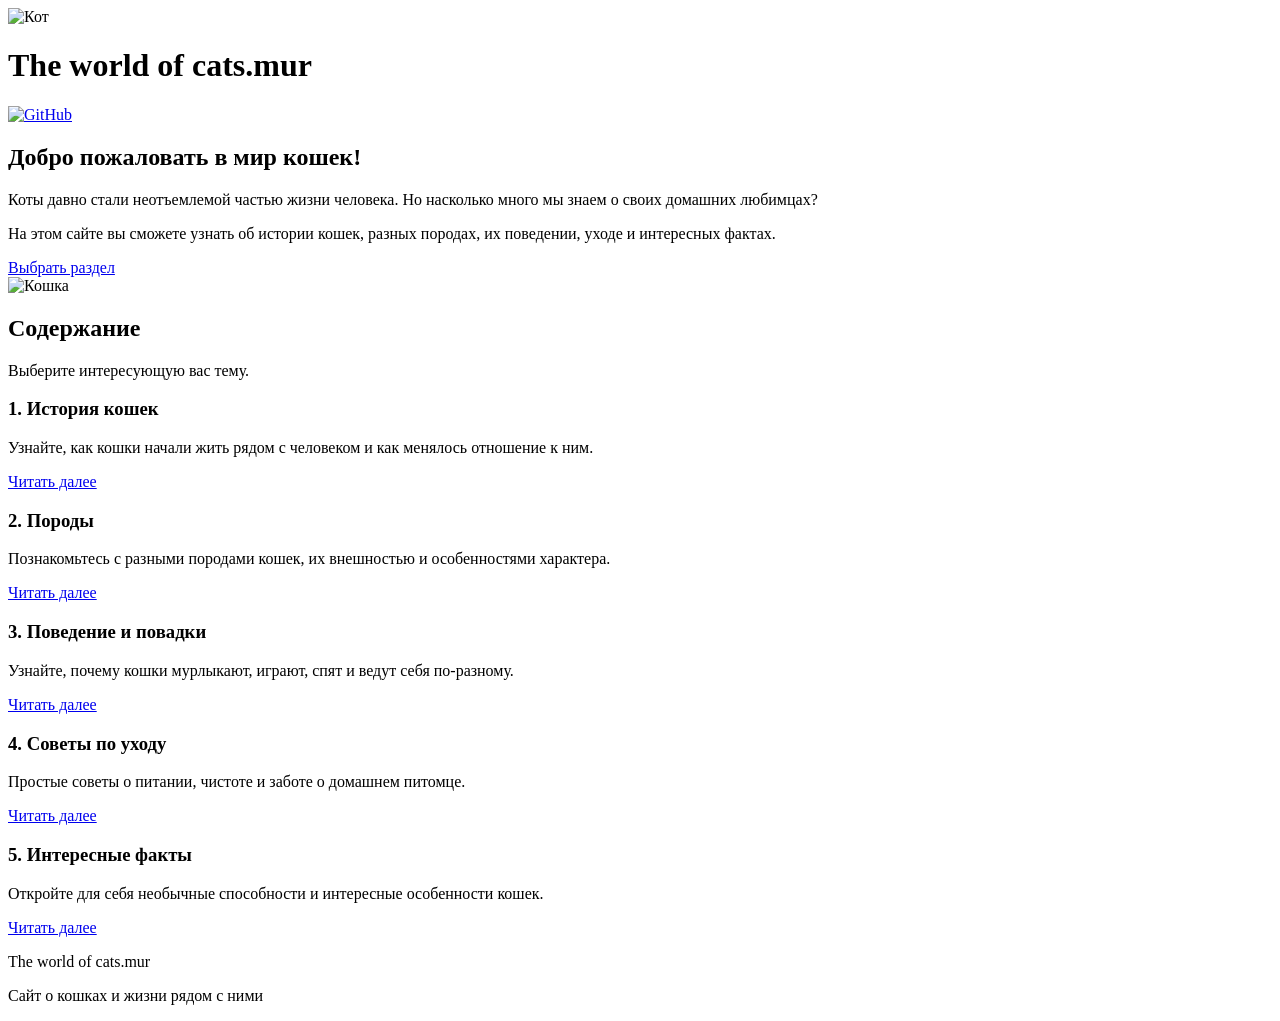
==== index.html @ 476ed62b "Update and rename homepage.html to index.html" ====
<!DOCTYPE html>
<html lang="ru">
<head>
    <meta charset="UTF-8">
    <meta name="viewport" content="width=device-width, initial-scale=1.0">
    <title>The world of cats.mur</title>

    <!-- Подключаем файл со стилями -->
    <link rel="stylesheet" href="style.css">
</head>

<body>

    <!-- ШАПКА САЙТА -->
<div class="header">
    <div class="site-title">
        <img class="logo" src="Images/cat-icon.png" alt="Кот">
        <h1>The world of cats.mur</h1>
    </div>

    <a class="github-link" href="https://github.com/EasyIlia" target="_blank">
        <img class="github-icon" src="Images/github.png" alt="GitHub">
    </a>
</div>


    <!-- ВСТУПЛЕНИЕ И ГЛАВНАЯ ФОТОГРАФИЯ -->
    <div class="intro">

        <div class="intro-text">

            <h2>Добро пожаловать в мир кошек!</h2>

            <p>
                Коты давно стали неотъемлемой частью жизни человека.
                Но насколько много мы знаем о своих домашних любимцах?
            </p>

            <p>
                На этом сайте вы сможете узнать об истории кошек,
                разных породах, их поведении, уходе и интересных фактах.
            </p>

            <!-- При нажатии страница прокрутится к разделам -->
            <a class="button" href="#sections">Выбрать раздел</a>

        </div>

        <img class="main-cat"
             src="Images/images.jpeg"
             alt="Кошка">

    </div>


    <!-- ОСНОВНЫЕ РАЗДЕЛЫ САЙТА -->
    <div class="sections" id="sections">

        <h2>Содержание</h2>

        <p class="description">
            Выберите интересующую вас тему.
        </p>

        <!-- Карточки разделов располагаются с помощью Grid -->
        <div class="card-container">

            <div class="card">
                <h3>1. История кошек</h3>

                <p>
                    Узнайте, как кошки начали жить рядом
                    с человеком и как менялось отношение к ним.
                </p>

                <a href="history.html">Читать далее</a>
            </div>


            <div class="card">
                <h3>2. Породы</h3>

                <p>
                    Познакомьтесь с разными породами кошек,
                    их внешностью и особенностями характера.
                </p>

                <a href="breeds.html">Читать далее</a>
            </div>


            <div class="card">
                <h3>3. Поведение и повадки</h3>

                <p>
                    Узнайте, почему кошки мурлыкают,
                    играют, спят и ведут себя по-разному.
                </p>

                <a href="behavior.html">Читать далее</a>
            </div>


            <div class="card">
                <h3>4. Советы по уходу</h3>

                <p>
                    Простые советы о питании, чистоте
                    и заботе о домашнем питомце.
                </p>

                <a href="care.html">Читать далее</a>
            </div>


            <div class="card">
                <h3>5. Интересные факты</h3>

                <p>
                    Откройте для себя необычные способности
                    и интересные особенности кошек.
                </p>

                <a href="facts.html">Читать далее</a>
            </div>

        </div>

    </div>


    <!-- ПОДВАЛ САЙТА -->
    <div class="footer">

        <p>The world of cats.mur</p>

        <p>Сайт о кошках и жизни рядом с ними</p>

    </div>

</body>
</html>
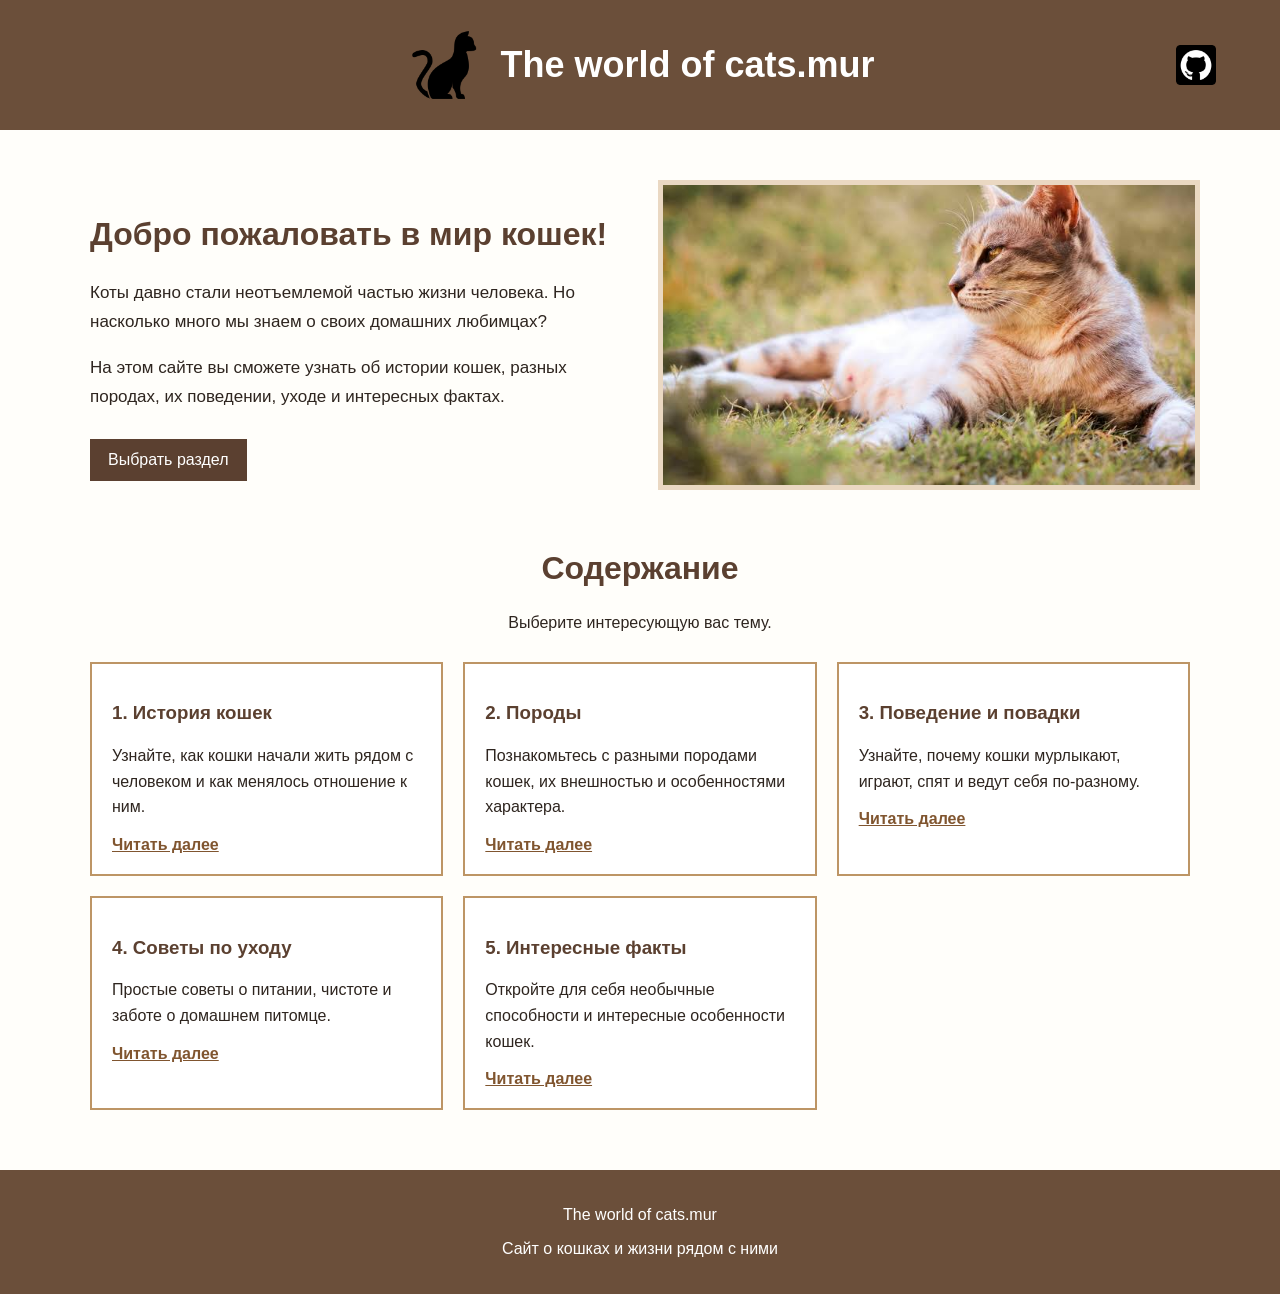
==== commit e8d9050a: "Update index.html Removed unnecessary comments from the HTML file." ====
--- a/index.html
+++ b/index.html
@@ -6,7 +6,7 @@
     <meta name="viewport" content="width=device-width, initial-scale=1.0">
     <title>The world of cats.mur</title>
 
-    <!-- Подключаем файл со стилями -->
+
     <link rel="stylesheet" href="style.css">
 </head>
 
@@ -42,7 +42,6 @@
                 разных породах, их поведении, уходе и интересных фактах.
             </p>
 
-            <!-- При нажатии страница прокрутится к разделам -->
             <a class="button" href="#sections">Выбрать раздел</a>
 
         </div>
@@ -63,7 +62,7 @@
             Выберите интересующую вас тему.
         </p>
 
-        <!-- Карточки разделов располагаются с помощью Grid -->
+     
         <div class="card-container">
 
             <div class="card">
--- a/style.css
+++ b/style.css
@@ -0,0 +1,206 @@
+
+/* ОСНОВНЫЕ СТИЛИ СТРАНИЦЫ */
+
+body {
+    margin: 0; /* Убираем стандартные отступы браузера */
+    background-color: #fffefa;
+    color: #2e251f;
+    font-family: Arial, sans-serif;
+}
+
+
+/* ШАПКА САЙТА */
+.header {
+    display: flex;
+    align-items: center;
+    justify-content: center;
+    padding: 20px 5%;
+    background-color: #6B4F3A;
+    color: white;
+    position: relative; /* Нужно для расположения GitHub справа */
+}
+
+/* Название сайта и иконка кота */
+.site-title {
+    display: flex;
+    align-items: center;
+    gap: 15px;
+}
+
+.logo {
+    width: 80px;
+    height: 80px;
+}
+
+.header h1 {
+    font-size: 36px;
+}
+
+/* Иконка GitHub */
+.github-link {
+    position: absolute;
+    right: 5%;
+    display: flex;
+    align-items: center;
+}
+
+.github-icon {
+    width: 60px;
+    height: 60px;
+}
+/* ВСТУПЛЕНИЕ */
+
+.intro {
+    display: grid; /* Разделяем блок на две колонки */
+    grid-template-columns: 1fr 1fr; /* Две колонки одинаковой ширины */
+    align-items: center;
+    gap: 35px;
+    margin: 50px auto;
+    padding: 0 5%;
+    max-width: 1100px;
+}
+
+.intro-text h2 {
+    color: #5b4030;
+    font-size: 32px;
+}
+
+.intro-text p {
+    font-size: 17px;
+    line-height: 1.7; /* Увеличиваем расстояние между строками */
+}
+
+
+/* КНОПКА-ССЫЛКА */
+
+.button {
+    display: inline-block; /* Позволяет задавать внутренние отступы */
+    margin-top: 10px;
+    padding: 10px 16px;
+    background-color: #5b4030;
+    border: 2px solid #5b4030;
+    color: white;
+    text-decoration: none; /* Убираем подчёркивание */
+}
+
+/* Меняем оформление при наведении курсора */
+.button:hover {
+    background-color: white;
+    color: #5b4030;
+}
+
+
+/* ГЛАВНАЯ ФОТОГРАФИЯ */
+
+.main-cat {
+    width: 100%; /* Фото занимает всю ширину колонки */
+    height: 300px;
+    object-fit: cover; /* Заполняем рамку фотографией */
+    border: 5px solid #ead8c2;
+}
+
+
+/* РАЗДЕЛЫ САЙТА */
+
+.sections {
+    margin: 60px auto;
+    padding: 0 5%;
+    max-width: 1100px;
+}
+
+.sections h2 {
+    color: #5b4030;
+    font-size: 32px;
+    text-align: center;
+}
+
+.description {
+    text-align: center;
+    margin-bottom: 30px;
+}
+
+
+/* КАРТОЧКИ */
+
+.card-container {
+    display: grid; /* Создаём сетку для карточек */
+    grid-template-columns: 1fr 1fr 1fr; /* Три колонки */
+    gap: 20px; /* Расстояние между карточками */
+}
+
+.card {
+    padding: 20px; /* Отступ содержимого от краёв карточки */
+    border: 2px solid #bd9565;
+    background-color: white;
+}
+
+.card h3 {
+    color: #5b4030;
+}
+
+.card p {
+    line-height: 1.6;
+}
+
+/* Ссылка меняет цвет при наведении */
+.card a {
+    color: #80552f;
+    font-weight: bold;
+}
+
+.card a:hover {
+    color: #bd9565;
+}
+
+
+/* ПОДВАЛ */
+
+.footer {
+    padding: 20px;
+    background-color: #6B4F3A;
+    color: white;
+    text-align: center;
+}
+
+
+/* ИЗМЕНЕНИЯ ДЛЯ УЗКОГО ЭКРАНА */
+
+@media (max-width: 700px) {
+
+    .header {
+        gap: 10px;
+        padding: 15px;
+    }
+
+    .logo {
+        width: 50px;
+        height: 50px;
+    }
+
+    .header h1 {
+        font-size: 22px;
+    }
+
+    .intro {
+        grid-template-columns: 1fr; /* Одна колонка вместо двух */
+        gap: 20px;
+        margin: 30px auto;
+    }
+
+    .intro-text h2 {
+        font-size: 27px;
+    }
+
+    .main-cat {
+        height: auto;
+    }
+
+    .card-container {
+        grid-template-columns: 1fr; /* Карточки идут друг под другом */
+    }
+}
+/* Иконка GitHub в шапке */
+.github-icon {
+    width: 40px;
+    height: 40px;
+}
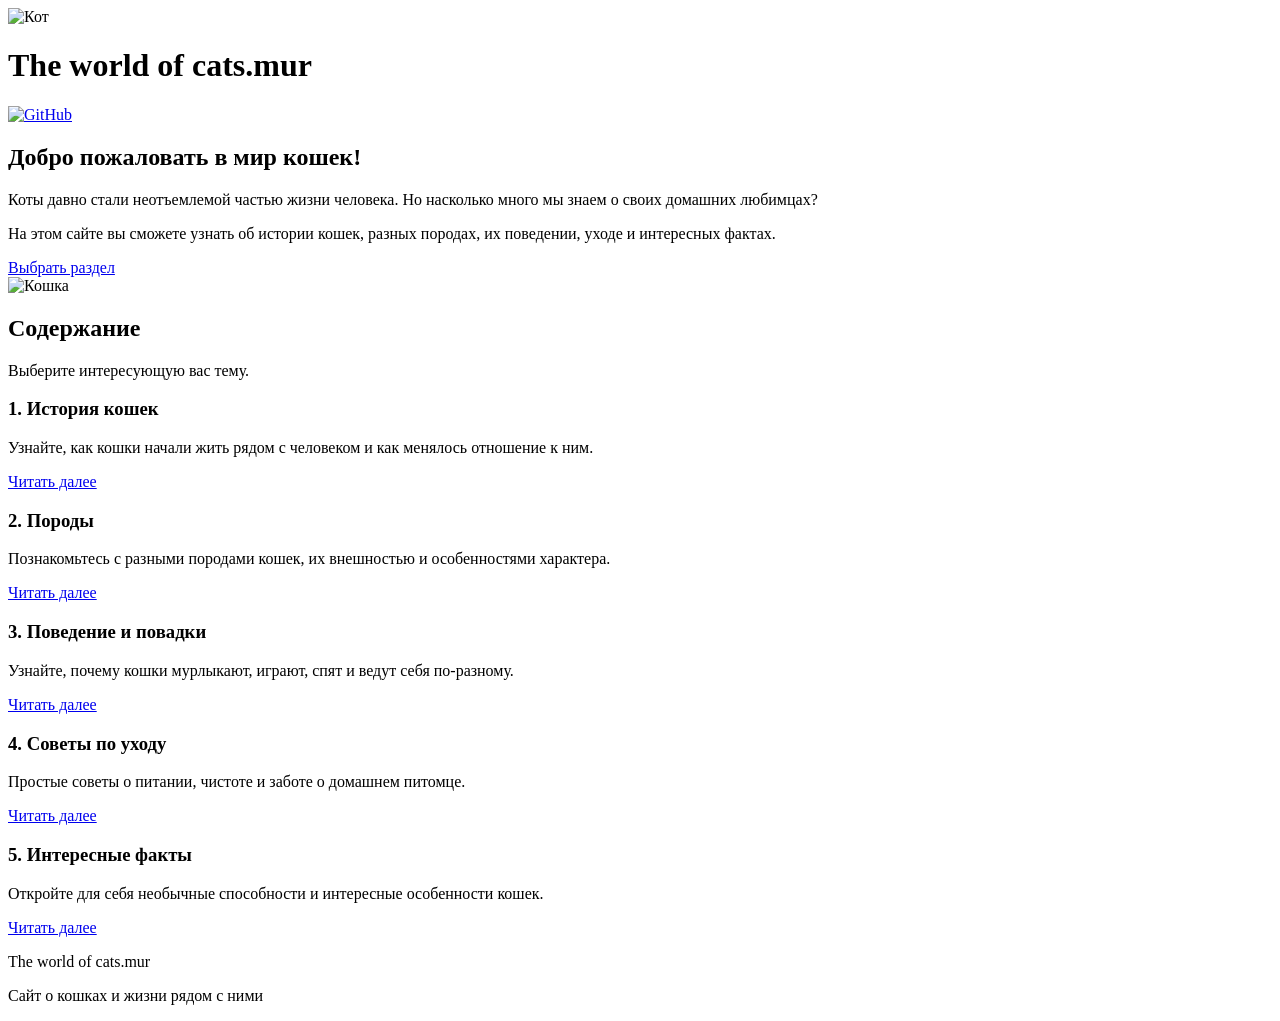
==== commit 4089a52e: "Create index.html" ====
--- a/index.html
+++ b/index.html
@@ -1,142 +1,11 @@
-
 <!DOCTYPE html>
 <html lang="ru">
 <head>
     <meta charset="UTF-8">
-    <meta name="viewport" content="width=device-width, initial-scale=1.0">
-    <title>The world of cats.mur</title>
-
-
-    <link rel="stylesheet" href="style.css">
+    <meta http-equiv="refresh" content="0; url=homepage/homepage.html">
+    <title>Главная страница</title>
 </head>
-
 <body>
-
-    <!-- ШАПКА САЙТА -->
-<div class="header">
-    <div class="site-title">
-        <img class="logo" src="Images/cat-icon.png" alt="Кот">
-        <h1>The world of cats.mur</h1>
-    </div>
-
-    <a class="github-link" href="https://github.com/EasyIlia" target="_blank">
-        <img class="github-icon" src="Images/github.png" alt="GitHub">
-    </a>
-</div>
-
-
-    <!-- ВСТУПЛЕНИЕ И ГЛАВНАЯ ФОТОГРАФИЯ -->
-    <div class="intro">
-
-        <div class="intro-text">
-
-            <h2>Добро пожаловать в мир кошек!</h2>
-
-            <p>
-                Коты давно стали неотъемлемой частью жизни человека.
-                Но насколько много мы знаем о своих домашних любимцах?
-            </p>
-
-            <p>
-                На этом сайте вы сможете узнать об истории кошек,
-                разных породах, их поведении, уходе и интересных фактах.
-            </p>
-
-            <a class="button" href="#sections">Выбрать раздел</a>
-
-        </div>
-
-        <img class="main-cat"
-             src="Images/images.jpeg"
-             alt="Кошка">
-
-    </div>
-
-
-    <!-- ОСНОВНЫЕ РАЗДЕЛЫ САЙТА -->
-    <div class="sections" id="sections">
-
-        <h2>Содержание</h2>
-
-        <p class="description">
-            Выберите интересующую вас тему.
-        </p>
-
-     
-        <div class="card-container">
-
-            <div class="card">
-                <h3>1. История кошек</h3>
-
-                <p>
-                    Узнайте, как кошки начали жить рядом
-                    с человеком и как менялось отношение к ним.
-                </p>
-
-                <a href="history.html">Читать далее</a>
-            </div>
-
-
-            <div class="card">
-                <h3>2. Породы</h3>
-
-                <p>
-                    Познакомьтесь с разными породами кошек,
-                    их внешностью и особенностями характера.
-                </p>
-
-                <a href="breeds.html">Читать далее</a>
-            </div>
-
-
-            <div class="card">
-                <h3>3. Поведение и повадки</h3>
-
-                <p>
-                    Узнайте, почему кошки мурлыкают,
-                    играют, спят и ведут себя по-разному.
-                </p>
-
-                <a href="behavior.html">Читать далее</a>
-            </div>
-
-
-            <div class="card">
-                <h3>4. Советы по уходу</h3>
-
-                <p>
-                    Простые советы о питании, чистоте
-                    и заботе о домашнем питомце.
-                </p>
-
-                <a href="care.html">Читать далее</a>
-            </div>
-
-
-            <div class="card">
-                <h3>5. Интересные факты</h3>
-
-                <p>
-                    Откройте для себя необычные способности
-                    и интересные особенности кошек.
-                </p>
-
-                <a href="facts.html">Читать далее</a>
-            </div>
-
-        </div>
-
-    </div>
-
-
-    <!-- ПОДВАЛ САЙТА -->
-    <div class="footer">
-
-        <p>The world of cats.mur</p>
-
-        <p>Сайт о кошках и жизни рядом с ними</p>
-
-    </div>
-
+    <a href="homepage/homepage.html">Открыть сайт</a>
 </body>
 </html>
